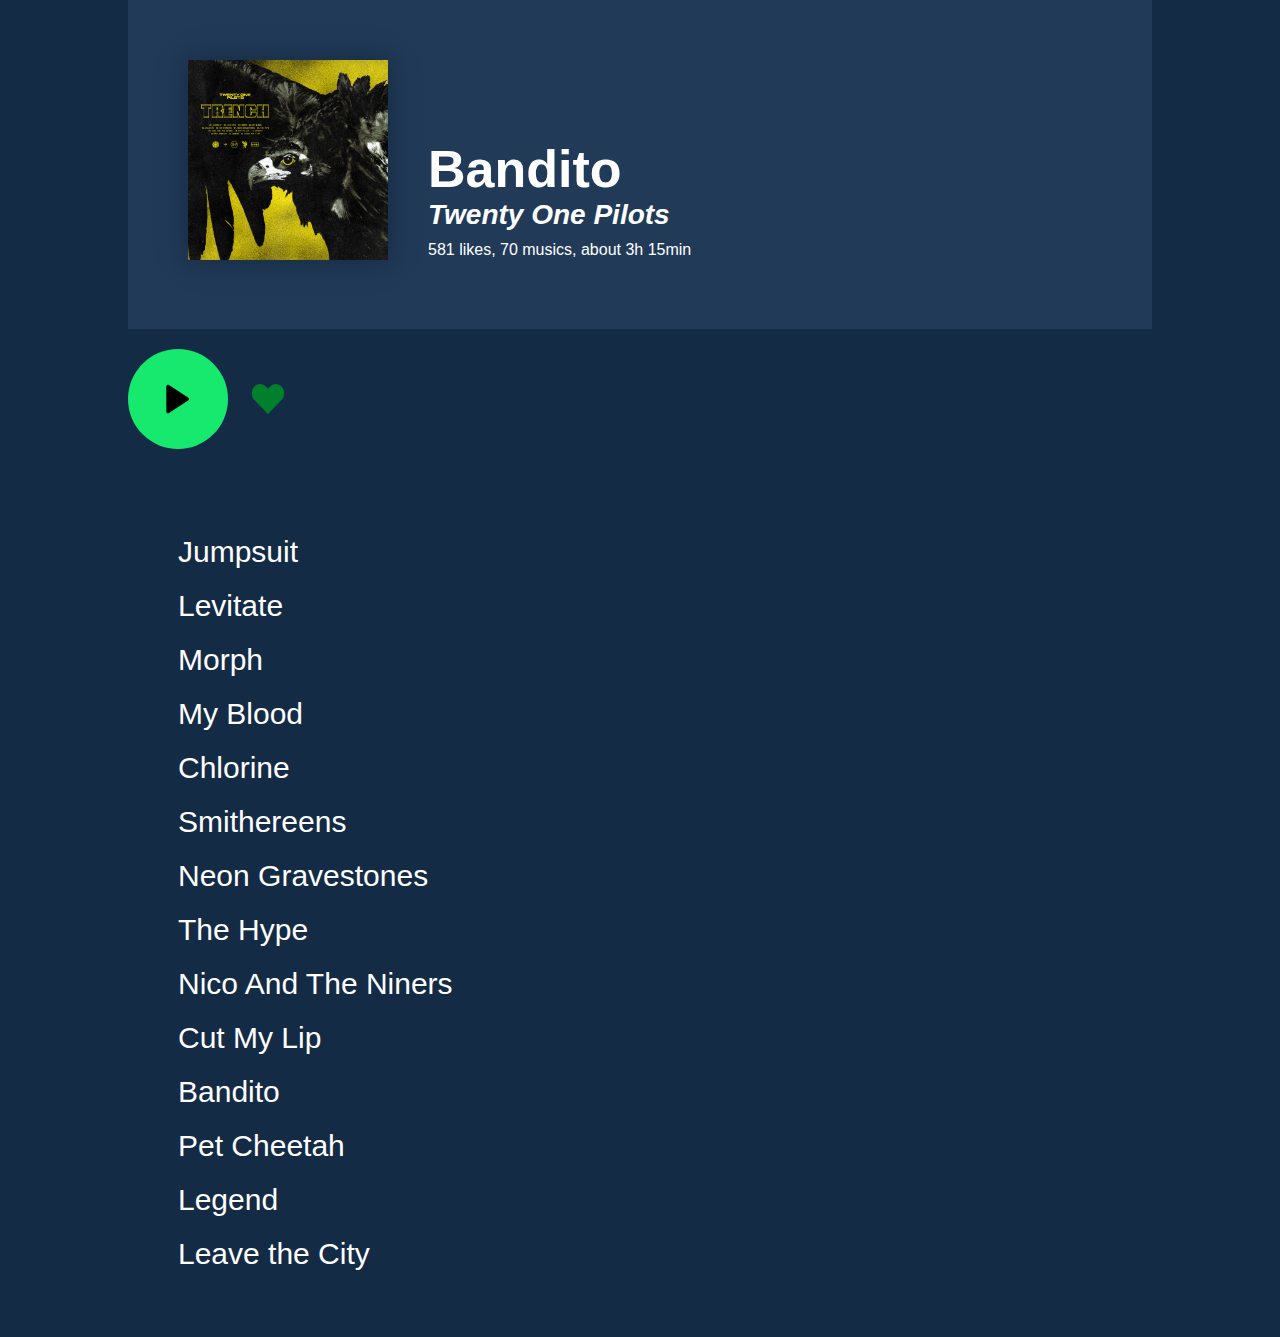
==== page2.html @ 14feea55 "first commit" ====
<!DOCTYPE html>
<html lang="en">
<head>
  <meta charset="UTF-8"/>
  <meta name="viewport" content="width=device-width, initial-scale=1.0"/>
  <title>Document</title>
  <link rel="stylesheet" href="styles/index.css"/>
  <style>
    body {
      background-color: #142b46;
    }

    .album {
      width: 200px;
    }
  </style>
</head>
<body id="page2" class="background">
<div>
  <div class="full">
    <div class="playlist">
      <div class="header">
        <div class="left">
          <a href="page1.html">
            <img src="assets/bandito.jpg" alt="" class="album"/>
          </a>
        </div>
        <div class="right">
          <h1>Bandito</h1>
          <h2>Twenty One Pilots</h2>
          <div>581 likes, 70 musics, about 3h 15min</div>
        </div>
      </div>
      <div>
        <div class="player">
          <div class="play playerButton">
            <img src="assets/play.png" alt="play icon"/>
          </div>
          <div class="like playerButton">
            <img src="assets/like.png" alt="like icon"/>
          </div>
          <div class="more"></div>
        </div>
        <ul>
          <li>Jumpsuit</li>
          <li>Levitate</li>
          <li>Morph</li>
          <li>My Blood</li>
          <li>Chlorine</li>
          <li>Smithereens</li>
          <li>Neon Gravestones</li>
          <li>The Hype</li>
          <li>Nico And The Niners</li>
          <li>Cut My Lip</li>
          <li>Bandito</li>
          <li>Pet Cheetah</li>
          <li>Legend</li>
          <li>Leave the City</li>
        </ul>
      </div>
    </div>
  </div>
</div>
</body>
</html>
---- styles/index.css ----
@view-transition {
  navigation: auto; /* enabled! */
}

::view-transition-old(root),
::view-transition-new(root) {
  animation-duration: 1s;
}

::view-transition-old(album) {
  animation-name: scaleOut;
}

::view-transition-new(album) {
  animation-name: scaleIn;
}

@keyframes scaleIn {
  from {
    transform: scale(0);
  }
  to {
    transform: scale(1);
  }
}

@keyframes scaleOut {
  from {
    transform: scale(1);
  }
  to {
    transform: scale(0);
  }
}

body {
  font-family: Arial, Helvetica, sans-serif;
  padding: 0;
  margin: 0;
}

.album {
  view-transition-name: album;
  box-shadow: 0 0 20px rgba(0, 0, 0, 0.2), 0 0 40px rgba(0, 0, 0, 0.1);
  z-index: 1000;
  position: relative;
}

.full {
  margin: 0 auto;
  width: 80%;
  display: flex;
}

.playlist {
  color: white;
  width: 100%;
}

.playlist ul {
  list-style-type: none;
  padding: 40px;
}

.playlist ul li {
  font-size: 30px;
  padding: 10px;
}

.playlist .header {
  display: flex;
  align-items: flex-end;
  font-size: 40px;
  background-color: rgb(35, 62, 92, 0.8);
  padding: 40px;
}

.playlist .header .left {
  padding: 20px;
}

.playlist .header .right {
  padding: 20px;
}

.playlist .header h1,
.playlist .header h2 {
  margin: 0;
}

.playlist .header h1 {
  font-size: 52px;
}

.playlist .header h2 {
  font-size: 28px;
  font-style: italic;
}

.playlist .header .right div {
  font-size: 16px;
  padding: 10px 0;
}

.player {
  padding: 20px 0;
  display: flex;
  align-items: center;
}

.play {
  background-size: 70px 70px;
  background-color: rgb(23, 232, 110);
  width: 100px;
  height: 100px;
  border-radius: 50%;
}

.like {
  background-size: 40px 40px;
  width: 80px;
  height: 80px;
  border-radius: 50%;
}

.playerButton {
  transition: scale 0.3s;
  display: flex;
  justify-content: center;
  align-items: center;
}

.playerButton img {
  width: 40px;
  height: 40px;
}

.playerButton:hover {
  scale: 1.1;
}

.header,
.previewContainer {
  view-transition-name: albumContainer;
}

.previewContainer {
  width: 100px;
  height: 100px;
  padding: 10px;
  background-color: gray;
}
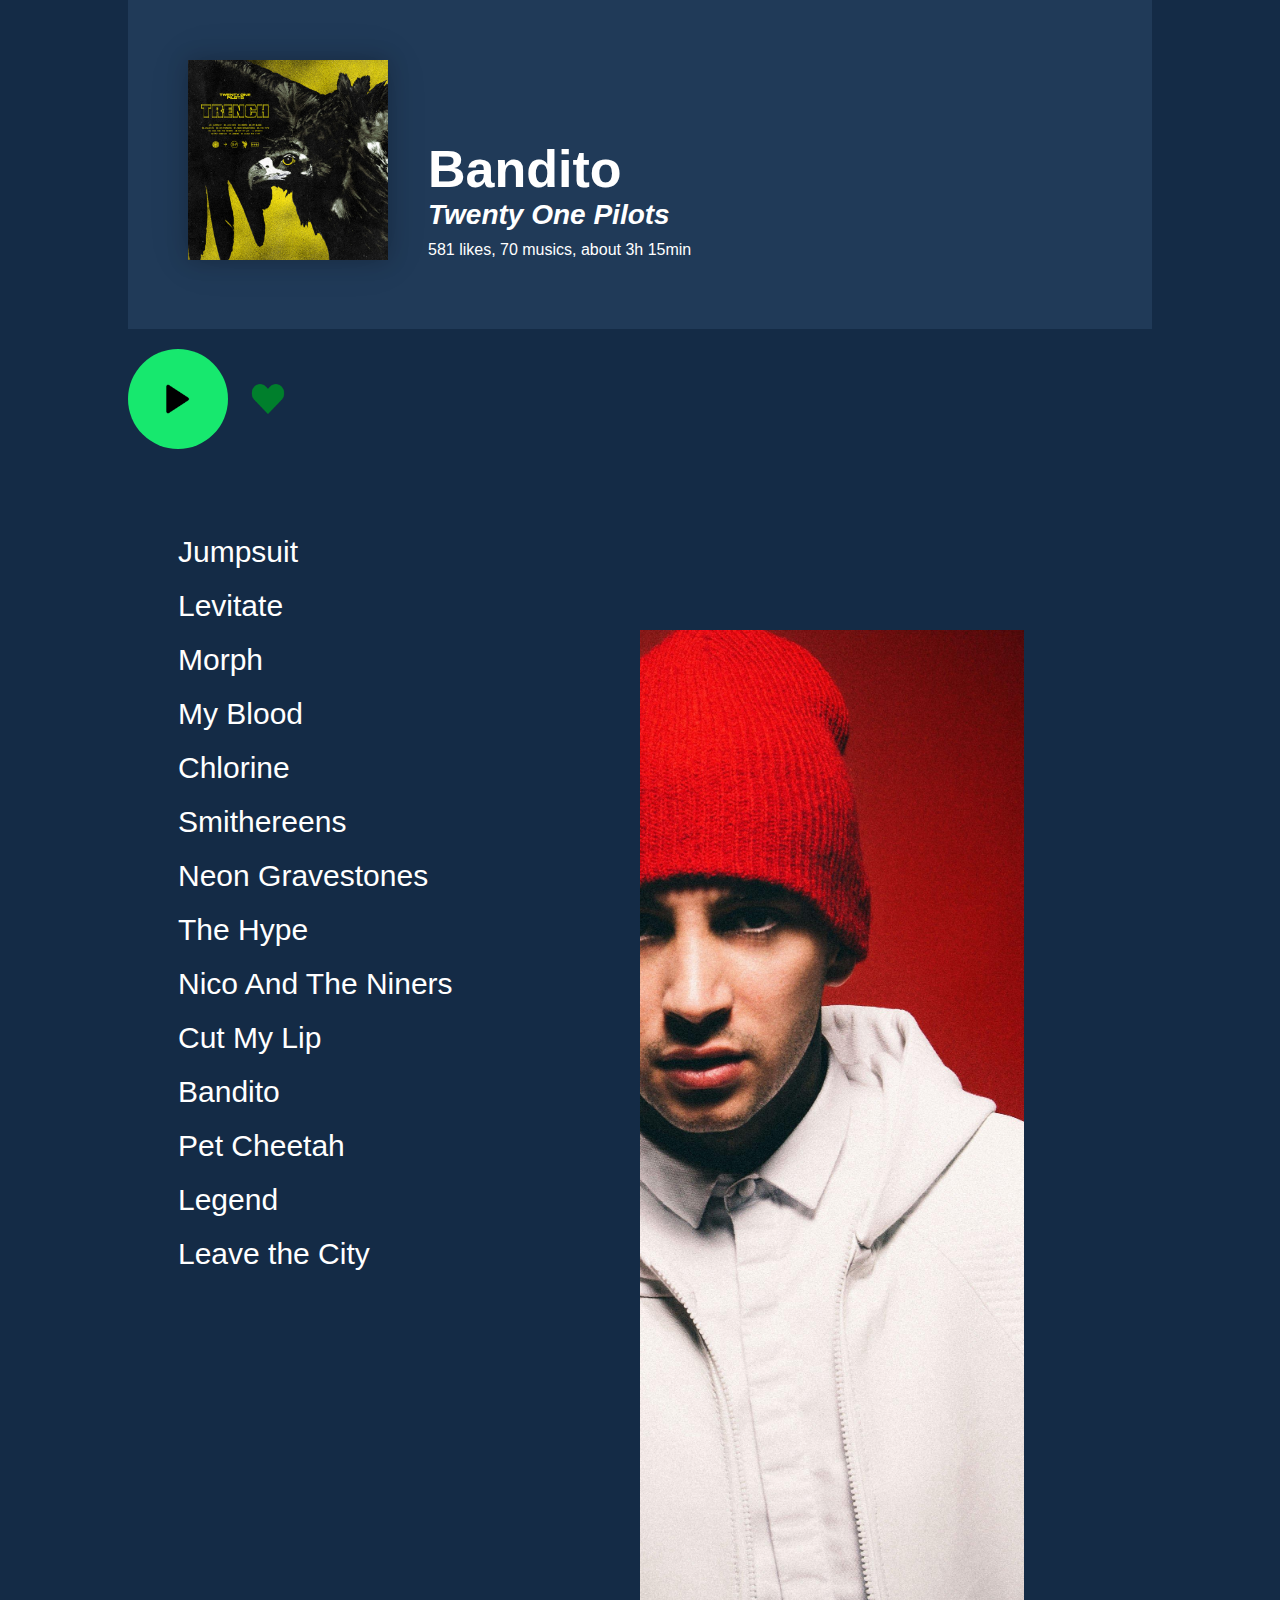
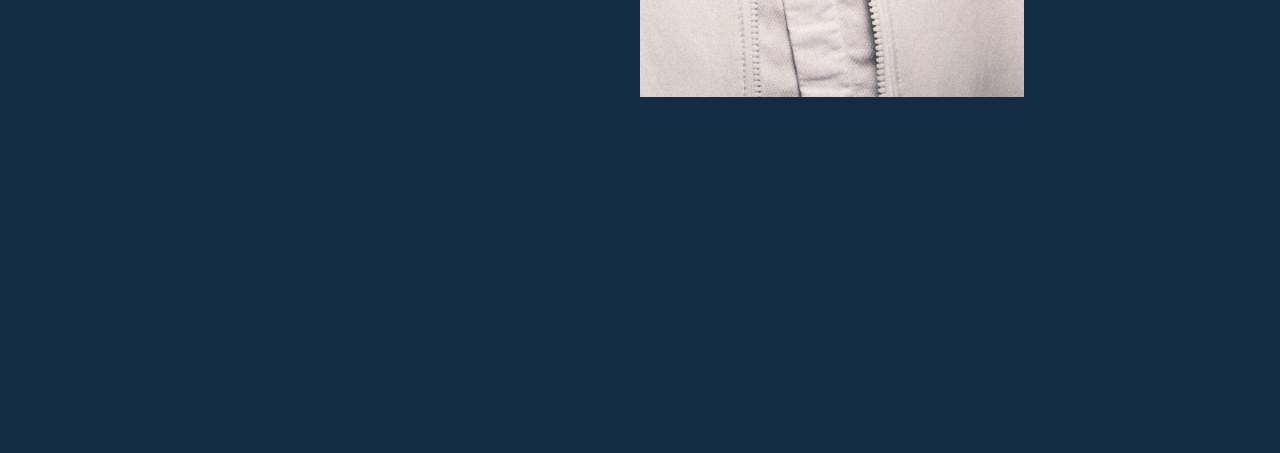
==== commit 80a43b8c: "added viewbox" ====
--- a/page2.html
+++ b/page2.html
@@ -21,7 +21,7 @@
     <div class="playlist">
       <div class="header">
         <div class="left">
-          <a href="page1.html">
+          <a href="index.html">
             <img src="assets/bandito.jpg" alt="" class="album"/>
           </a>
         </div>
@@ -58,6 +58,9 @@
           <li>Leave the City</li>
         </ul>
       </div>
+      <div class="TOP-container">
+        <img src="assets/twenty-one-pilots.jpg" alt="group"/>
+      </div>
     </div>
   </div>
 </div>
--- a/styles/index.css
+++ b/styles/index.css
@@ -37,6 +37,33 @@
   font-family: Arial, Helvetica, sans-serif;
   padding: 0;
   margin: 0;
+  height: 100dvh;
+}
+
+.TOP-container {
+  view-transition-name: artists;
+  position: absolute;
+  top: 50%;
+  left: 50%;
+  transform: translate(-50%, -50%);
+  width: 30%;
+}
+
+.TOP-container img {
+  height: 100%;
+  width: 100%;
+}
+
+#page2 .TOP-container {
+  position: absolute;
+  top: 70%;
+  right: 0;
+  transform: none;
+  width: 30%;
+}
+
+#page2 .TOP-container img {
+  object-view-box: inset(0% 19% -33% 57%);
 }
 
 .album {
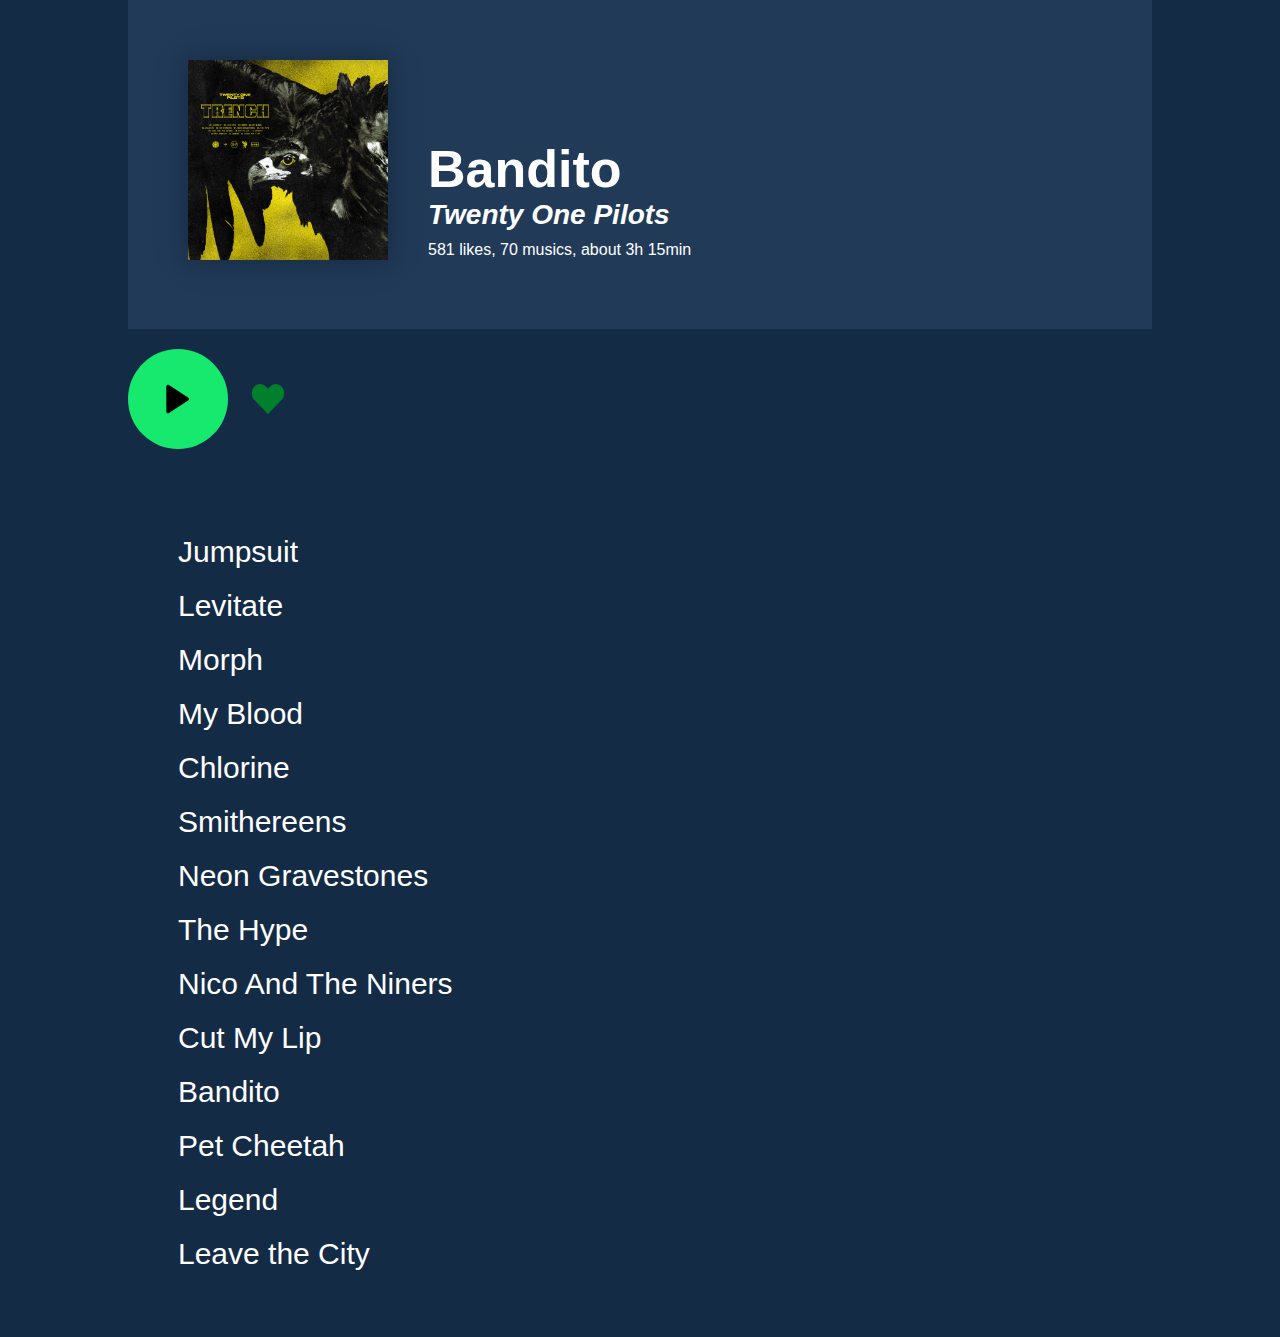
==== commit 4158c9e7: "added artists page" ====
--- a/page2.html
+++ b/page2.html
@@ -58,9 +58,6 @@
           <li>Leave the City</li>
         </ul>
       </div>
-      <div class="TOP-container">
-        <img src="assets/twenty-one-pilots.jpg" alt="group"/>
-      </div>
     </div>
   </div>
 </div>
--- a/styles/index.css
+++ b/styles/index.css
@@ -54,16 +54,39 @@
   width: 100%;
 }
 
-#page2 .TOP-container {
-  position: absolute;
-  top: 70%;
-  right: 0;
-  transform: none;
-  width: 30%;
-}
-
-#page2 .TOP-container img {
-  object-view-box: inset(0% 19% -33% 57%);
+#page3 {
+  display: flex;
+  height: 100dvh;
+}
+
+#page3 .TOP-container {
+  display: flex;
+  align-items: center;
+  justify-content: center;
+  flex-direction: column;
+  height: 100%;
+  width: 100%;
+  position: initial;
+  transform: initial;
+  margin: auto;
+}
+
+#page3 .TOP-container div {
+  display: flex;
+  gap: 300px;
+}
+
+#page3 .TOP-container .Josh {
+  object-view-box: inset(2% 50% 15% 16%);
+}
+
+#page3 .TOP-container .Tyler {
+  object-view-box: inset(2% 21% 15% 45%);
+}
+
+#page3 .TOP-container img {
+  width: 400px;
+  height: auto;
 }
 
 .album {
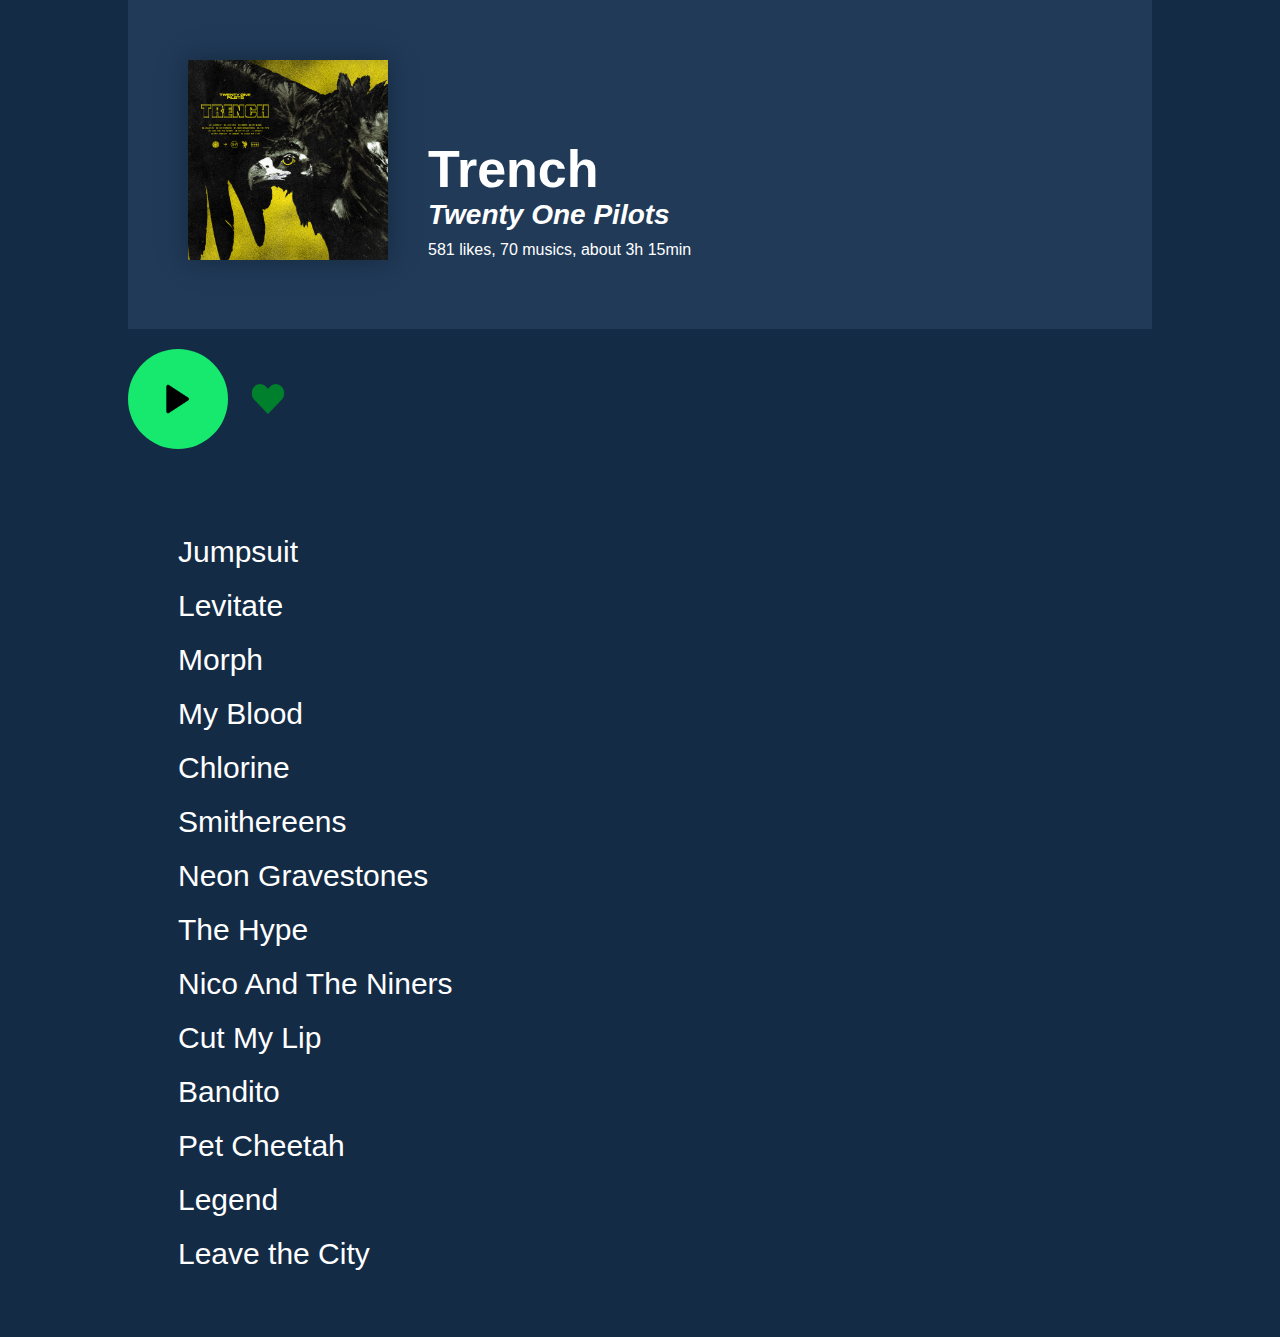
==== commit 6aec49fa: "improved images" ====
--- a/page2.html
+++ b/page2.html
@@ -26,7 +26,7 @@
           </a>
         </div>
         <div class="right">
-          <h1>Bandito</h1>
+          <h1>Trench</h1>
           <h2>Twenty One Pilots</h2>
           <div>581 likes, 70 musics, about 3h 15min</div>
         </div>
--- a/styles/index.css
+++ b/styles/index.css
@@ -41,7 +41,6 @@
 }
 
 .TOP-container {
-  view-transition-name: artists;
   position: absolute;
   top: 50%;
   left: 50%;
@@ -52,6 +51,39 @@
 .TOP-container img {
   height: 100%;
   width: 100%;
+}
+
+#page1 .TOP-container a {
+  position: relative;
+  display: block;
+  z-index: 0;
+}
+
+#page1 .TOP-container a > img {
+  width: 588px;
+}
+
+
+#page1 .TOP-container .hidden-images-container {
+  position: absolute;
+  left: 0;
+  top: 0;
+  z-index: -1;
+  display: flex;
+  width: 600px;
+  justify-content: center;
+}
+
+#page1 .TOP-container .hidden-images-container img {
+  width: 240px;
+}
+
+.Josh {
+  view-transition-name: josh;
+}
+
+.Tyler {
+  view-transition-name: tyler;
 }
 
 #page3 {
@@ -73,19 +105,27 @@
 
 #page3 .TOP-container div {
   display: flex;
-  gap: 300px;
+  gap: 350px;
+}
+
+#page1 .TOP-container .Josh {
+  object-view-box: inset(0% 49% 1% 10%);
 }
 
 #page3 .TOP-container .Josh {
   object-view-box: inset(2% 50% 15% 16%);
 }
 
+#page1 .TOP-container .Tyler {
+  object-view-box: inset(0% 8% 1% 51%);
+}
+
 #page3 .TOP-container .Tyler {
   object-view-box: inset(2% 21% 15% 45%);
 }
 
 #page3 .TOP-container img {
-  width: 400px;
+  width: 450px;
   height: auto;
 }
 
